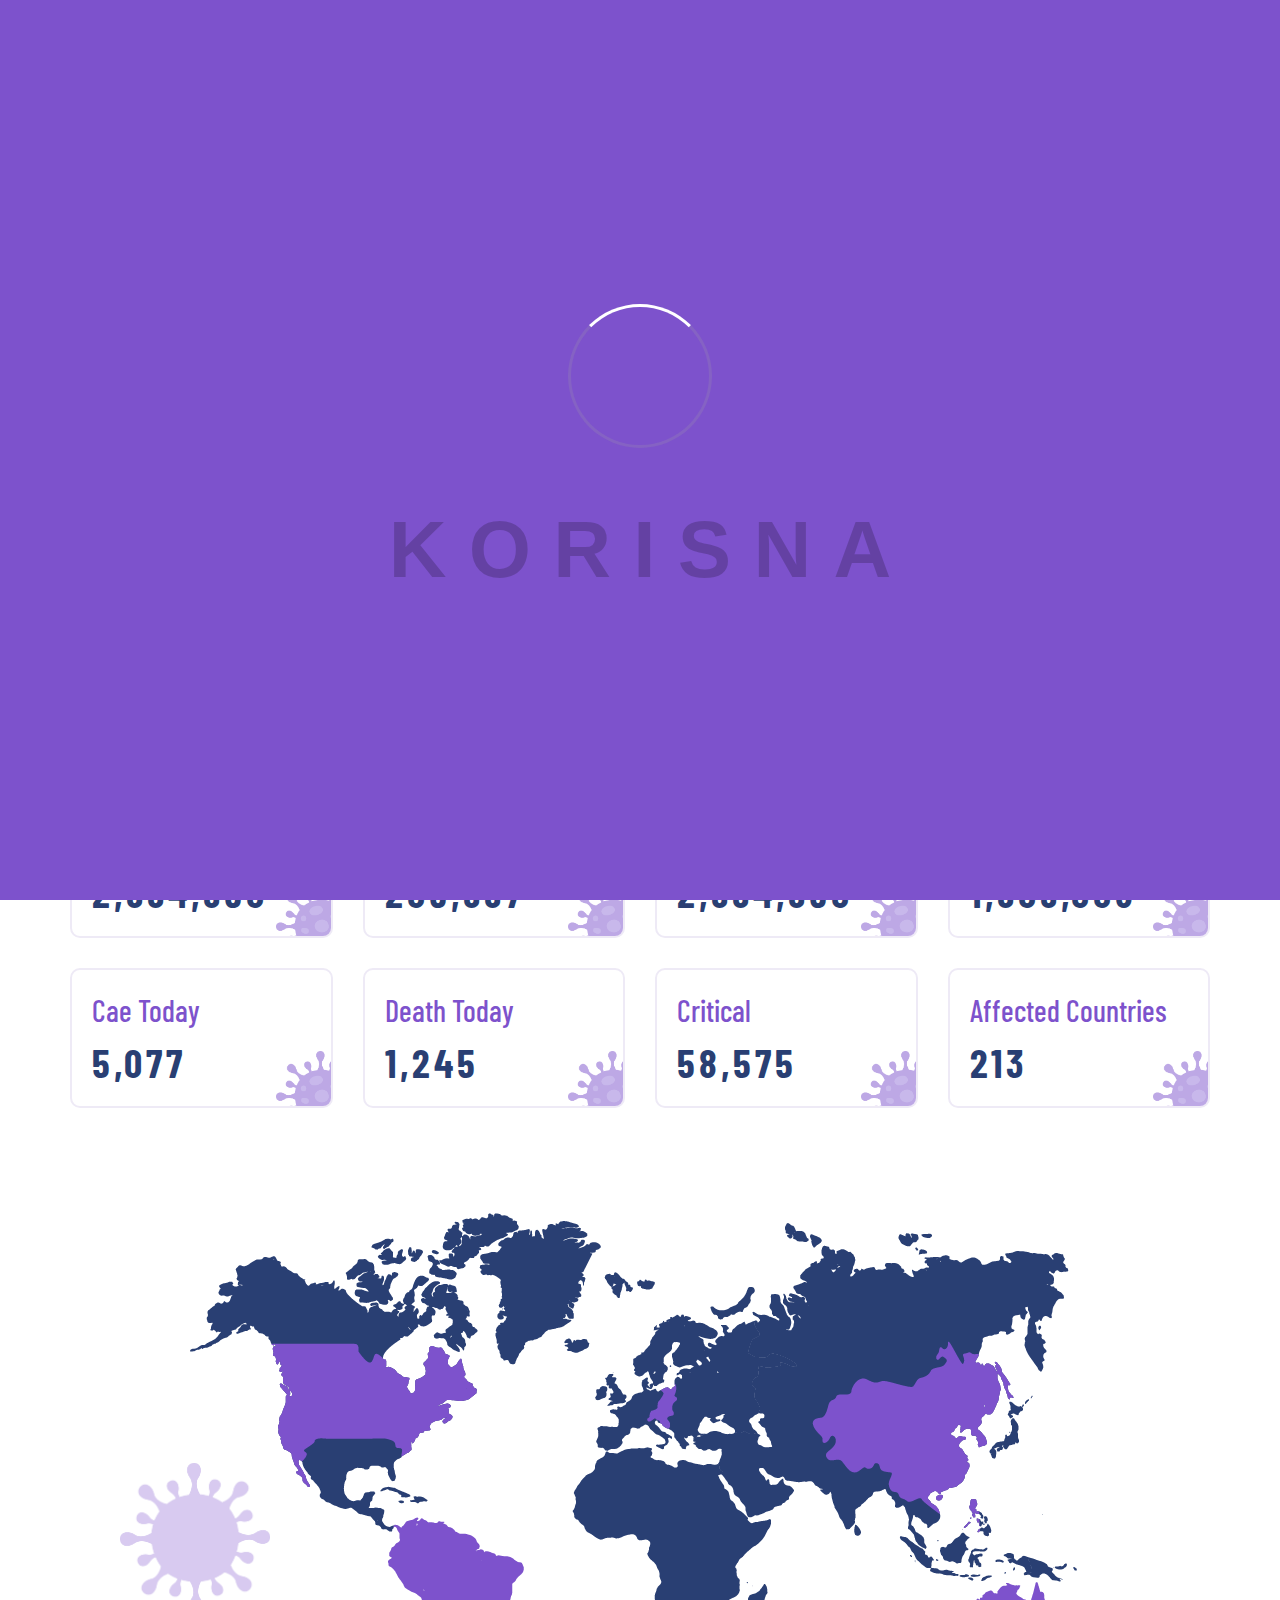
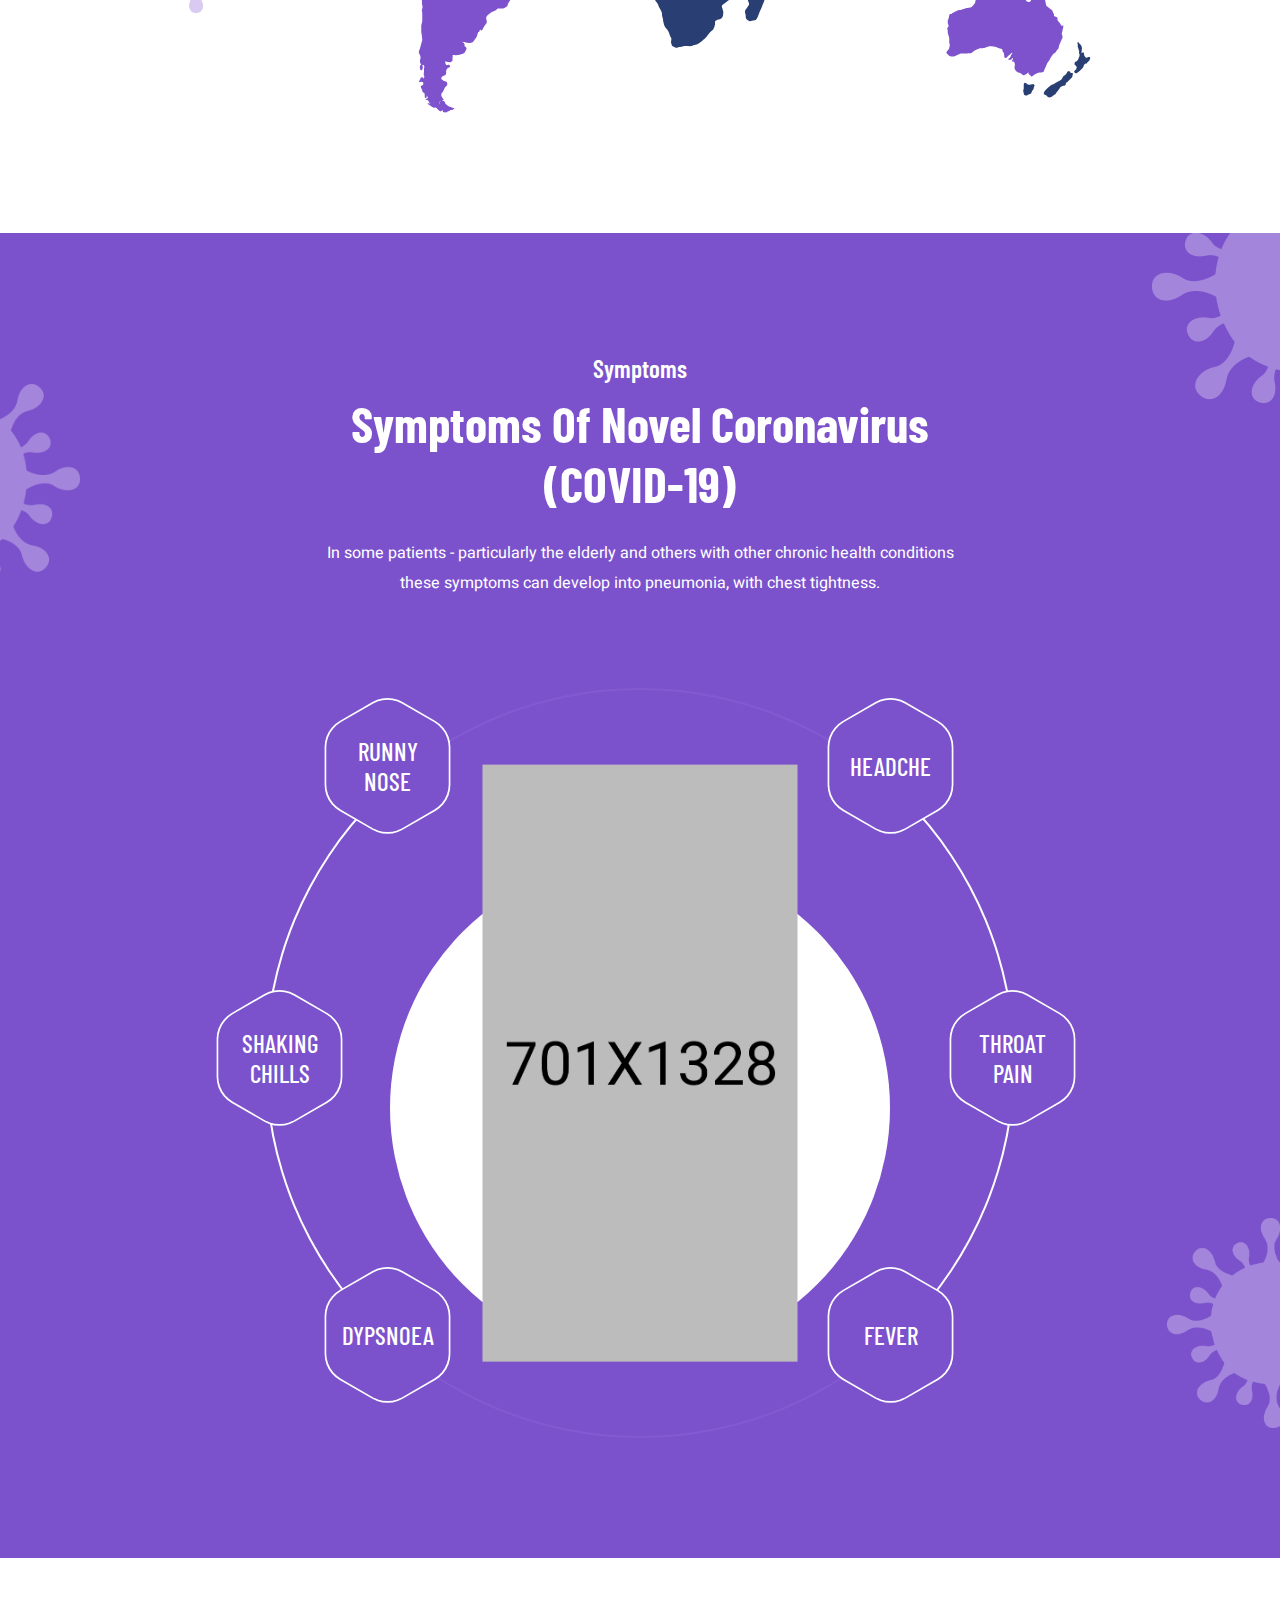
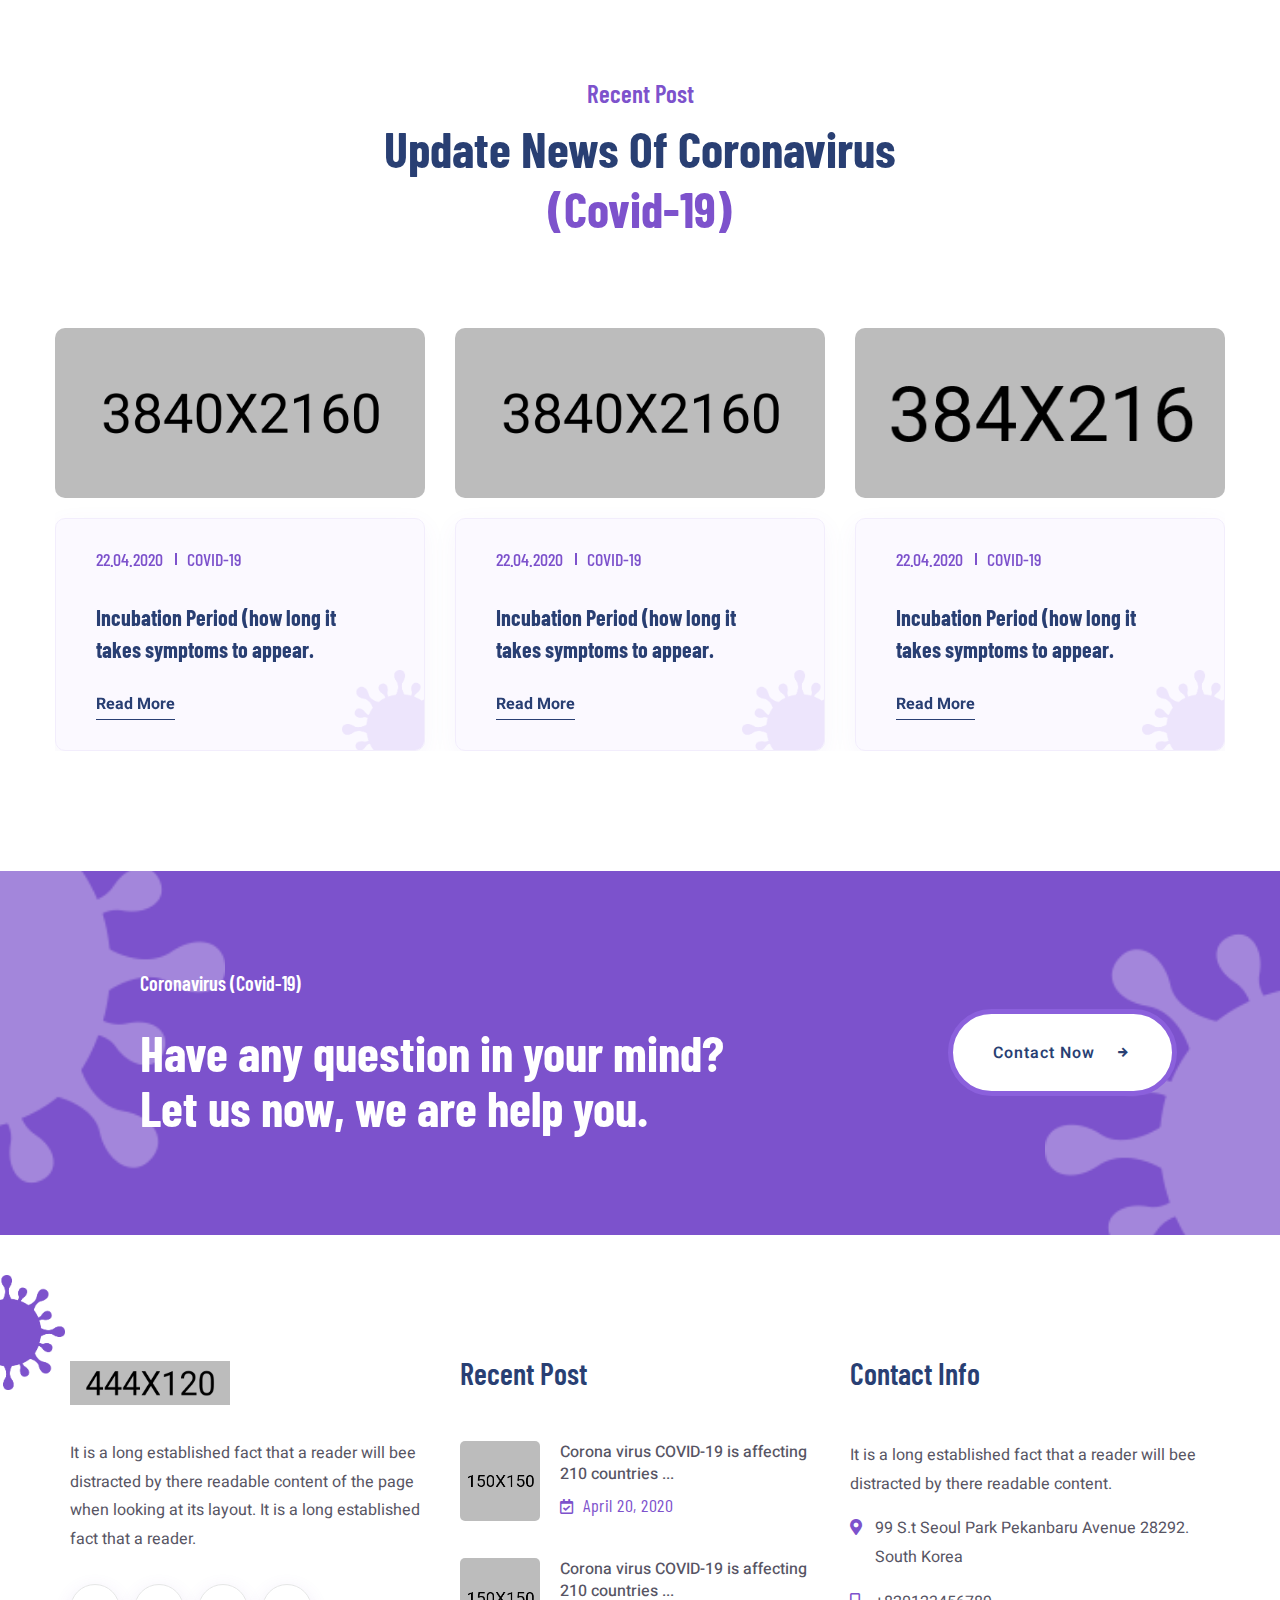
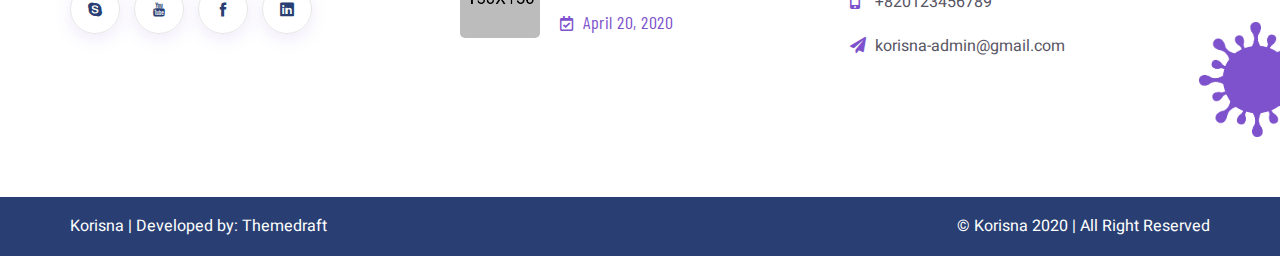
==== korisna-package/HTML/cases.html @ 57025f35 "tt" ====
<!doctype html>
<html class="no-js" lang="en">
<head>
    <meta charset="utf-8">
    <meta http-equiv="x-ua-compatible" content="ie=edge">
    <title>Cases || Korisna</title>
    <meta name="description" content="">
    <meta name="viewport" content="width=device-width, initial-scale=1">

    <link rel="manifest" href="site.webmanifest">

    <!-- Bootstrap CSS -->
    <link rel="stylesheet" href="./assets/css/bootstrap.min.css">

    <!-- Owl-Carousel CSS -->
    <link rel="stylesheet" href="./assets/css/owl.carousel.min.css">

    <!-- Animate CSS -->
    <link rel="stylesheet" href="./assets/css/animate.min.css">

    <!-- Magnific-Popup CSS -->
    <link rel="stylesheet" href="./assets/css/magnific-popup.css">

    <!-- Flaticon CSS -->
    <link rel="stylesheet" href="./assets/css/icofont.min.css">

    <!-- Fontawesome CSS -->
    <link rel="stylesheet" href="./assets/css/fontawesome.min.css">

    <!-- Meanmenu CSS -->
    <link rel="stylesheet" href="./assets/css/meanmenu.css">

    <!-- Theme Main CSS -->
    <link rel="stylesheet" href="style.css">

    <!-- Responsive CSS -->
    <link rel="stylesheet" href="./assets/css/responsive.css">

</head>
<body>
<!--[if lte IE 9]>
<p class="browserupgrade">You are using an <strong>outdated</strong> browser. Please <a href="https://browsehappy.com/">upgrade your browser</a> to improve your experience and security.</p>
<![endif]-->

<!-- Preloader -->
<div id="preloader-body" class="no-scroll-y">
    <div>
        <div id="preloader">
            <div id="ctn-preloader" class="ctn-preloader">
                <div class="animation-preloader">

                    <div class="spinner"></div>

                    <div class="txt-loading">
                        <span data-text-preloader="K" class="letters-loading">K</span>
                        <span data-text-preloader="O" class="letters-loading">O</span>
                        <span data-text-preloader="R" class="letters-loading">R</span>
                        <span data-text-preloader="I" class="letters-loading">I</span>
                        <span data-text-preloader="S" class="letters-loading">S</span>
                        <span data-text-preloader="N" class="letters-loading">N</span>
                        <span data-text-preloader="A" class="letters-loading">A</span>
                    </div>

                </div>

                <!-- Preloader sides - Model 1 -->
                <div class="loader-section section-left"></div>
                <div class="loader-section section-right"></div>

            </div>
        </div>
    </div>
</div>

<!-- Header Area Start -->
<header class="header-area-wrapper">
    <div class="header-area header-sticky">
        <div class="container">
            <div class="row">
                <div class="col-xl-2 col-lg-2 col-md-4">
                    <div class="header-logo">
                        <a href="index.html">
                            <img src="./assets/img/logo.png" alt="">
                        </a>
                    </div>
                </div>
                <div class="col-xl-7 col-lg-7">
                    <div class="main-menu">
                        <nav id="mobile-menu">
                            <ul>
                                <li><a href="index.html">Home</a></li>
                                <li><a href="about.html">About</a></li>
                                <li class="active"><a href="cases.html">Cases</a> </li>
                                <li><a href="prevention.html">Prevention</a>
                                </li>
                                <li><a href="team.html">Pages</a>
                                    <ul>
                                        <li><a href="team.html">Team</a></li>
                                        <li><a href="faq.html">Faq's</a></li>
                                        <li><a href="error-page.html">404 Page</a></li>
                                    </ul>
                                </li>
                                <li><a href="shop.html">Shop</a></li>
                                <li><a href="blog.html">Blog</a></li>
                                <li><a href="contact.html">Contact</a></li>
                            </ul>
                        </nav>
                    </div>
                </div>
                <div class="col-xl-3 col-lg-3 col-md-6 text-right">
                    <div class="header-full-right">
                        <div class="header-search">
                            <a data-toggle="modal" data-target="#search-modal"  href="#" class="header-search-anchor common-hover-1"><i class="icofont-search-2"></i></a>
                        </div>
                        <div class="cta-btn">
                            <a href="contact.html" class="call-button common-hover-1">Contact Us</a>
                        </div>
                    </div>
                </div>
                <div class="col-12">
                    <div class="mobile-menu"></div>
                </div>
            </div>
        </div>
    </div>
</header>
<!-- Header Area End -->

<main>
    <!-- Breadcrumb Area Start -->
    <section class="breadcrumb-wrapper purple-bg">
        <div class="breadcrumb-virus-shape breadcrumb-shape-1">
            <img src="assets/img/mini-white-shape.png" alt="">
        </div>
        <div class="breadcrumb-virus-shape breadcrumb-shape-2">
            <img src="assets/img/mini-white-shape.png" alt="">
        </div>
        <div class="breadcrumb-virus-shape breadcrumb-shape-3">
            <img src="assets/img/mini-white-shape.png" alt="">
        </div>
        <div class="breadcrumb-virus-shape breadcrumb-shape-4">
            <img src="assets/img/mini-white-shape.png" alt="">
        </div>
        <div class="container">
            <div class="row">
                <div class="col-xl-6 col-lg-6 col-md-6 my-auto">
                    <div class="breadcrumb-content">
                        <h2 class="breadcrumb-main-title">Cases</h2>
                        <ul>
                            <li><a href="index.html">Home</a></li>
                            <li>- Cases</li>
                        </ul>
                    </div>
                </div>
                <div class="col-xl-6 col-lg-6 col-md-6 text-right breadcrumb-unvisible">
                    <div class="breadcrumb-image-wrapper">
                        <div class="breadcrumb-image">
                            <img src="assets/img/woman-towel.png" alt="">
                        </div>
                    </div>
                </div>
            </div>
        </div>
    </section>
    <!-- Breadcrumb Area End -->

    <!-- Current Cases Area Start -->
    <div class="current-cases-wrapper section-padding">
        <div class="current-cases-shape current-cases-shape-1">
            <img src="assets/img/purple-virus-shape.png" alt="">
        </div>
        <div class="current-cases-shape current-cases-shape-2">
            <img src="assets/img/purple-virus-shape.png" alt="">
        </div>
        <div class="current-cases-shape current-cases-shape-3">
            <img src="assets/img/purple-virus-shape.png" alt="">
        </div>
        <div class="container">
            <div class="row justify-content-center">
                <div class="col-xl-12 col-lg-12">
                    <div class="section-title text-center semi-blue-section-title">
                        <h5 class="section-single-subtitle">Case Details</h5>
                        <h2 class="section-heading-title">Current Number Of Cases</h2>
                        <span class="bottom-border"></span>
                    </div>
                </div>
            </div>

            <div class="row">
                <div class="col-xl-3 col-lg-4 col-md-6">
                    <div class="single-case-item">
                        <h3 class="cases-title">Cases</h3>
                        <h2 class="cases-number">2,994,960</h2>
                    </div>
                </div>

                <div class="col-xl-3 col-lg-4 col-md-6">
                    <div class="single-case-item">
                        <h3 class="cases-title">Deaths</h3>
                        <h2 class="cases-number">206,997</h2>
                    </div>
                </div>

                <div class="col-xl-3 col-lg-4 col-md-6">
                    <div class="single-case-item">
                        <h3 class="cases-title">Recovered</h3>
                        <h2 class="cases-number">2,994,960</h2>
                    </div>
                </div>

                <div class="col-xl-3 col-lg-4 col-md-6">
                    <div class="single-case-item">
                        <h3 class="cases-title">Active</h3>
                        <h2 class="cases-number">1,909,008</h2>
                    </div>
                </div>

                <div class="col-xl-3 col-lg-4 col-md-6">
                    <div class="single-case-item">
                        <h3 class="cases-title">Cae Today</h3>
                        <h2 class="cases-number">5,077</h2>
                    </div>
                </div>

                <div class="col-xl-3 col-lg-4 col-md-6">
                    <div class="single-case-item">
                        <h3 class="cases-title">Death Today</h3>
                        <h2 class="cases-number">1,245</h2>
                    </div>
                </div>

                <div class="col-xl-3 col-lg-4 col-md-6">
                    <div class="single-case-item">
                        <h3 class="cases-title">Critical</h3>
                        <h2 class="cases-number">58,575</h2>
                    </div>
                </div>

                <div class="col-xl-3 col-lg-4 col-md-6">
                    <div class="single-case-item">
                        <h3 class="cases-title">Affected Countries</h3>
                        <h2 class="cases-number">213</h2>
                    </div>
                </div>
            </div>

            <div class="row">
                <div class="col-lg-12">
                    <div class="map-img">
                        <img src="assets/img/map.png" alt="">
                    </div>
                </div>
            </div>
        </div>
    </div>
    <!-- Current Cases Area End -->

    <!-- Symptoms Area Start -->
    <div class="symptoms-wrapper section-padding purple-bg">
        <div class="symptoms-virus-shape symptoms-virus-shape-1">
            <img src="assets/img/mini-white-shape.png" alt="">
        </div>
        <div class="symptoms-virus-shape symptoms-virus-shape-2">
            <img src="assets/img/mini-white-shape.png" alt="">
        </div>
        <div class="symptoms-virus-shape symptoms-virus-shape-3">
            <img src="assets/img/mini-white-shape.png" alt="">
        </div>
        <div class="container">
            <div class="row justify-content-center">
                <div class="col-xl-12 col-lg-12">
                    <div class="section-title text-center">
                        <h5 class="section-single-subtitle">Symptoms</h5>
                        <h2 class="section-heading-title">Symptoms Of Novel Coronavirus
                            (COVID-19)</h2>
                        <h6 class="section-small-text">In some patients - particularly the elderly and others with other chronic health conditions
                            these symptoms can develop into pneumonia, with chest tightness. </h6>
                    </div>
                </div>
            </div>

            <div class="row symptoms-round-border">
                <div class="col-xl-6 col-lg-6 col-md-6 col-6">
                    <div class="single-symptoms-wrapper">
                        <div class="sympotoms-text-wrapper">
                            <div class="symptoms-text">
                                <h5 class="symptoms-title">Runny
                                    Nose</h5>
                            </div>
                        </div>
                    </div>
                </div>
                <div class="col-xl-6 col-lg-6 col-md-6 col-6">
                    <div class="single-symptoms-wrapper">
                        <div class="sympotoms-text-wrapper top-circle-right">
                            <div class="symptoms-text">
                                <h5 class="symptoms-title">Headche</h5>
                            </div>
                        </div>
                    </div>
                </div>
                <div class="col-xl-6 col-lg-6 col-md-6 col-6">
                    <div class="single-symptoms-wrapper">
                        <div class="sympotoms-text-wrapper middle-circle-left">
                            <div class="symptoms-text">
                                <h5 class="symptoms-title">shaking
                                    chills</h5>
                            </div>
                        </div>
                    </div>
                </div>
                <div class="col-xl-6 col-lg-6 col-md-6 col-6">
                    <div class="single-symptoms-wrapper">
                        <div class="sympotoms-text-wrapper middle-circle-right">
                            <div class="symptoms-text">
                                <h5 class="symptoms-title">throat
                                    pain</h5>
                            </div>
                        </div>
                    </div>
                </div>
                <div class="col-xl-6 col-lg-6 col-md-6 col-6">
                    <div class="single-symptoms-wrapper">
                        <div class="sympotoms-text-wrapper middle-circle-bottom-left">
                            <div class="symptoms-text">
                                <h5 class="symptoms-title">Dypsnoea</h5>
                            </div>
                        </div>
                    </div>
                </div>
                <div class="col-xl-6 col-lg-6 col-md-6 col-6">
                    <div class="single-symptoms-wrapper">
                        <div class="sympotoms-text-wrapper middle-circle-bottom-right">
                            <div class="symptoms-text">
                                <h5 class="symptoms-title">Fever</h5>
                            </div>
                        </div>
                    </div>
                </div>
                <div class="woman-towel">
                    <img src="assets/img/woman-towel.png" alt="">
                </div>
            </div>
        </div>
    </div>
    <!-- Symptoms Area End -->

    <!-- Blog Area Start -->
    <div class="blog-section-wrapper section-padding">
        <div class="container">
            <div class="row">
                <div class="col-xl-12 col-lg-12">
                    <div class="section-title text-center semi-blue-section-title">
                        <h5 class="section-single-subtitle">Recent Post</h5>
                        <h2 class="section-heading-title">Update News Of Coronavirus
                            <span class="section-blue-text">(Covid-19)</span></h2>
                    </div>
                </div>
            </div>
            <div class="row">
                <div class="blog-carousel owl-carousel">
                    <div class="single-blog-wrap">
                        <div class="blog-single-bg" style="background-image: url(./assets/img/about-video-bg.jpg);"></div>
                        <div class="blog-content">
                            <h5 class="blog-date-wrap">
                                <span class="date">22.04.2020 </span>
                                <a href="blog.html" class="blog-tag">COVID-19</a>
                            </h5>
                            <h4 class="blog-title">Incubation Period (how long it
                                takes symptoms to appear.</h4>

                            <a href="blog-details.html" class="blog-read-more">Read More</a>
                            <div class="blog-shape-bottom">
                                <img src="assets/img/grey-virus-shape.png" alt="">
                            </div>
                        </div>
                    </div>
                    <div class="single-blog-wrap">
                        <div class="blog-single-bg" style="background-image: url(./assets/img/blog-1.jpg);"></div>

                        <div class="blog-content">
                            <h5 class="blog-date-wrap">
                                <span class="date">22.04.2020 </span>
                                <a href="blog.html" class="blog-tag">COVID-19</a>
                            </h5>
                            <h4 class="blog-title">Incubation Period (how long it
                                takes symptoms to appear.</h4>

                            <a href="blog-details.html" class="blog-read-more">Read More</a>
                            <div class="blog-shape-bottom">
                                <img src="assets/img/grey-virus-shape.png" alt="">
                            </div>
                        </div>
                    </div>
                    <div class="single-blog-wrap">
                        <div class="blog-single-bg" style="background-image: url(./assets/img/blog-2.jpg);"></div>

                        <div class="blog-content">
                            <h5 class="blog-date-wrap">
                                <span class="date">22.04.2020 </span>
                                <a href="blog.html" class="blog-tag">COVID-19</a>
                            </h5>
                            <h4 class="blog-title">Incubation Period (how long it
                                takes symptoms to appear.</h4>

                            <a href="blog-details.html" class="blog-read-more">Read More</a>
                            <div class="blog-shape-bottom">
                                <img src="assets/img/grey-virus-shape.png" alt="">
                            </div>
                        </div>
                    </div>
                    <div class="single-blog-wrap">
                        <div class="blog-single-bg" style="background-image: url(./assets/img/about-video-bg.jpg);"></div>

                        <div class="blog-content">
                            <h5 class="blog-date-wrap">
                                <span class="date">22.04.2020 </span>
                                <a href="blog.html" class="blog-tag">COVID-19</a>
                            </h5>
                            <h4 class="blog-title">Incubation Period (how long it
                                takes symptoms to appear.</h4>

                            <a href="blog-details.html" class="blog-read-more">Read More</a>
                            <div class="blog-shape-bottom">
                                <img src="assets/img/grey-virus-shape.png" alt="">
                            </div>
                        </div>
                    </div>
                    <div class="single-blog-wrap">
                        <div class="blog-single-bg" style="background-image: url(./assets/img/blog-1.jpg);"></div>

                        <div class="blog-content">
                            <h5 class="blog-date-wrap">
                                <span class="date">22.04.2020 </span>
                                <a href="blog.html" class="blog-tag">COVID-19</a>
                            </h5>
                            <h4 class="blog-title">Incubation Period (how long it
                                takes symptoms to appear.</h4>

                            <a href="blog-details.html" class="blog-read-more">Read More</a>
                            <div class="blog-shape-bottom">
                                <img src="assets/img/grey-virus-shape.png" alt="">
                            </div>
                        </div>
                    </div>
                    <div class="single-blog-wrap">
                        <div class="blog-single-bg" style="background-image: url(./assets/img/blog-2.jpg);"></div>

                        <div class="blog-content">
                            <h5 class="blog-date-wrap">
                                <span class="date">22.04.2020 </span>
                                <a href="blog.html" class="blog-tag">COVID-19</a>
                            </h5>
                            <h4 class="blog-title">Incubation Period (how long it
                                takes symptoms to appear.</h4>

                            <a href="blog-details.html" class="blog-read-more">Read More</a>
                            <div class="blog-shape-bottom">
                                <img src="assets/img/grey-virus-shape.png" alt="">
                            </div>
                        </div>
                    </div>
                </div>
            </div>
        </div>
    </div>
    <!-- Blog Area End -->

    <!-- CTA Area Start -->
    <div class="cta-wrapper section-padding purple-bg">
        <div class="cta-virus-shape cta-virus-shape-1">
            <img src="assets/img/mini-white-shape.png" alt="">
        </div>
        <div class="cta-virus-shape cta-virus-shape-2">
            <img src="assets/img/mini-white-shape.png" alt="">
        </div>
        <div class="container">
            <div class="row d-flex align-items-center">
                <div class="col-xl-9 col-lg-9 col-md-12">
                    <div class="cta-content">
                        <h5 class="cta-mini-title">Coronavirus (Covid-19)</h5>
                        <h2 class="cta-main-text">Have any question in your mind?
                            Let us now, we are help you.</h2>
                    </div>
                </div>
                <div class="col-xl-3 col-lg-3 col-md-12">
                    <div class="cta-main-button">
                        <a href="contact.html" class="cta-button btn">Contact Now <i class="icofont-arrow-right"></i></a>
                    </div>
                </div>
            </div>
        </div>
    </div>
    <!-- CTA Area End -->
</main>

<footer class="footer-area section-padding">
    <div class="footer-virus-shape footer-virus-shape-1">
        <img src="assets/img/purple-virus-shape.png" alt="">
    </div>
    <div class="footer-virus-shape footer-virus-shape-2">
        <img src="assets/img/purple-virus-shape.png" alt="">
    </div>
    <div class="container">
        <div class="row">
            <div class="col-xl-4 col-lg-4 col-md-6">
                <div class="single-footer-wrapper footer-1 page-mar-mobile">
                    <div class="footer-title">
                        <img src="assets/img/logo2.png" alt="">
                    </div>
                    <div class="footer-text">
                        <p>It is a long established fact that a reader will bee distracted by there readable content of the page when looking at its layout. It is a long established fact that a reader.</p>
                    </div>
                    <div class="footer-social-tabs">
                        <ul>
                            <li><a href="#"><i class="icofont-skype"></i></a></li>
                            <li><a href="#"><i class="icofont-youtube"></i></a></li>
                            <li><a href="#"><i class="icofont-facebook"></i>
                            </a></li>
                            <li><a href="#"><i class="icofont-linkedin"></i></a></li>
                        </ul>
                    </div>
                </div>
            </div>
            <div class="col-xl-4 col-lg-4 col-md-6">
                <div class="single-footer-wrapper page-mar-mobile common-footer">
                    <h3 class="footer-title">Recent Post</h3>
                    <div class="footer-bottom-comtent">
                        <div class="single-footer-blog">
                            <img src="./assets/img/blog-1-150x150.jpg" alt="">
                            <a href="blog-details.html" class="blog-info">
                                <h5>Corona virus COVID-19 is affecting 210 countries ...</h5>
                                <span class="date-footer"><i class="far fa-calendar-check"></i> April 20, 2020</span>
                            </a>
                        </div>
                        <div class="single-footer-blog">
                            <img src="./assets/img/blog-2-150x150.jpg" alt="">
                            <a href="blog-details.html" class="blog-info">
                                <h5>Corona virus COVID-19 is affecting 210 countries ...</h5>
                                <span class="date-footer"><i class="far fa-calendar-check"></i> April 20, 2020</span>
                            </a>
                        </div>
                    </div>
                </div>
            </div>
            <div class="col-xl-4 col-lg-4 col-md-6">
                <div class="single-footer-wrapper mar-top">
                    <h3 class="footer-title">Contact Info</h3>

                    <p>It is a long established fact that a reader will bee distracted by there readable content.</p>
                    <ul class="footer-info">
                        <li class="footer-list-address"> <i class="fas fa-map-marker-alt"></i>
                            <div class="footer-addr-dsc">
                                <p>99 S.t Seoul Park Pekanbaru Avenue 28292. South Korea</p>
                            </div>
                        </li>
                        <li class="footer-list-mobile"> <i class="fas fa-mobile-alt"></i> <a
                                href="tel:+820123456789">+820123456789</a></li>
                        <li class="footer-mail"> <i class="fas fa-paper-plane"></i>
                            <p class="footer-mail-addr"><a
                                    href="mailto:korisna-admin@gmail.com">korisna-admin@gmail.com</a></p>
                        </li>
                    </ul>
                </div>
            </div>
        </div>
    </div>
</footer>

<div class="site-copyright-wrapper">
    <div class="container">
        <div class="row">
            <div class="col-xl-6 col-lg-6 col-md-6">
                <div class="copyright-text">
                    <h6>Korisna | Developed by: <a target="_blank" href="http://themedraft.com" class="copyright-anchor">Themedraft</a></h6>
                </div>
            </div>
            <div class="col-xl-6 col-lg-6 col-md-6">
                <div class="site-copyright-text text-right">
                    <h6> &copy; Korisna 2020 | All Right Reserved</h6>
                </div>
            </div>
        </div>
    </div>
</div>

<!-- Modal -->
<div class="modal fade" id="search-modal" tabindex="-1" role="dialog" aria-labelledby="search-modal"
     aria-hidden="true">
    <div class="modal-dialog " role="document">
        <div class="modal-content">
            <div class="modal-body">
                <div class="modal-search">
                    <form action="index.html">
                        <input type="text" name="text" placeholder="Search here...">
                        <button><i class="fas fa-search" aria-hidden="true"></i></button>
                    </form>
                </div>
            </div>
        </div>
    </div>
</div>


<!-- jQuery JS -->
<script src="./assets/js/jquery-1.12.4.min.js"></script>

<!-- Popper JS -->
<script src="./assets/js/popper.min.js"></script>

<!-- Boostrap JS -->
<script src="./assets/js/bootstrap.min.js"></script>

<!-- Owl-Carousel JS -->
<script src="./assets/js/owl.carousel.min.js"></script>

<!-- Meanmenu JS -->
<script src="./assets/js/jquery.meanmenu.js"></script>

<!-- Wow JS -->
<script src="./assets/js/wow.min.js"></script>

<!-- ScrollUp JS -->
<script src="./assets/js/jquery.scrollUp.min.js"></script>

<!-- Magnific-Popup JS -->
<script src="./assets/js/jquery.magnific-popup.min.js"></script>

<!-- Theme-Main JS -->
<script src="./assets/js/main.js"></script>
</body>
</html>
---- korisna-package/HTML/assets/css/meanmenu.css ----
a.meanmenu-reveal {
	display: none;
}
/* when under viewport size, .mean-container is added to body */
.mean-container .mean-bar {
	float: left;
	width: 100%;
	position: absolute;
	background: transparent;
	padding: 20px 0 0;
	z-index: 999;
	border-bottom: 1px solid rgba(0, 0, 0, 0.03);
	height: 55px;
}
.mean-container a.meanmenu-reveal {
	width: 35px;
	height: 30px;
	padding: 12px 15px 0 0;
	position: absolute;
	right: 0;
	cursor: pointer;
	color: #7d52cc;
	text-decoration: none;
	font-size: 16px;
	text-indent: -9999em;
	line-height: 22px;
	font-size: 1px;
	display: block;
	font-weight: 700;
}
.mean-container a.meanmenu-reveal span {
	display: block;
	background: #7d52cc;
	height: 4px;
	margin-top: 3px;
	border-radius: 3px;
}
.mean-container .mean-nav {
	float: left;
	width: 100%;
	background: #ffffff;
	margin-top: 55px;
}
.mean-container .mean-nav ul {
	padding: 0;
	margin: 0;
	width: 100%;
	border: none;
	list-style-type: none;
}
.mean-container .mean-nav ul li {
	position: relative;
	float: left;
	width: 100%;
}
.mean-container .mean-nav ul li a {
	display: block;
	float: left;
	width: 90%;
	padding: 1em 5%;
	margin: 0;
	text-align: left;
	color: #677294;
	border-top: 1px solid #DBEEFD;
	text-decoration: none;
}
.mean-container .mean-nav ul li.active a {
	color: #7d52cc;
}
.mean-container .mean-nav ul li li a {
	width: 80%;
	padding: 1em 10%;
	color: #677294;
	border-top: 1px solid #DBEEFD;
	opacity: 1;
	filter: alpha(opacity=75);
	text-shadow: none !important;
	visibility: visible;
	text-transform: none;
	font-size: 14px;
}
.mean-container .mean-nav ul li.mean-last a {
	border-bottom: none;
	margin-bottom: 0;
}
.mean-container .mean-nav ul li li li a {
	width: 70%;
	padding: 1em 15%;
}
.mean-container .mean-nav ul li li li li a {
	width: 60%;
	padding: 1em 20%;
}
.mean-container .mean-nav ul li li li li li a {
	width: 50%;
	padding: 1em 25%;
}
.mean-container .mean-nav ul li a:hover {
	background: #252525;
	background: rgba(255,255,255,0.1);
}
.mean-container .mean-nav ul li a.mean-expand {
	color: #7d52cc;
	margin-top: 3px;
	width: 100%;
	height: 24px;
	padding: 12px !important;
	text-align: right ;
	position: absolute;
	right: 0;
	top: 0;
	z-index: 2;
	font-weight: 700;
	background: transparent;
	border: none !important;
}
.mean-container .mean-push {
	float: left;
	width: 100%;
	padding: 0;
	margin: 0;
	clear: both;
}
.mean-nav .wrapper {
	width: 100%;
	padding: 0;
	margin: 0;
}
/* Fix for box sizing on Foundation Framework etc. */
.mean-container .mean-bar, .mean-container .mean-bar * {
	-webkit-box-sizing: content-box;
	-moz-box-sizing: content-box;
	box-sizing: content-box;
}
.mean-remove {
	display: none !important;
}
.mobile-nav {
    display: none;
}
.mobile-nav.mean-container .mean-nav ul li a.active {
    color: #FF2D55;
}
.main-nav {
    background: #000;
    position: absolute;
    top: 0;
    left: 0;
    padding-top: 15px;
    padding-bottom: 15px;
    width: 100%;
    z-index: 999;
    height: auto;
}
.mean-nav .dropdown-toggle::after {
	display: none;
}
.navbar-light .navbar-brand, .navbar-light .navbar-brand:hover {
    color: #fff;
    font-weight: bold;
    text-transform: uppercase;
}
.main-nav nav ul {
    padding: 0;
    margin: 0;
    list-style-type: none;
}
.main-nav nav .navbar-nav .nav-item {
    position: relative;
    padding: 15px 0;
}
.main-nav nav .navbar-nav .nav-item a {
    font-weight: 500;
    font-size: 16px;
    text-transform: uppercase;
    color: #ffffff;
    padding-left: 0;
    padding-right: 0;
    padding-top: 0;
    padding-bottom: 0;
    margin-left: 15px;
    margin-right: 15px;
}
.main-nav nav .navbar-nav .nav-item a:hover, 
.main-nav nav .navbar-nav .nav-item a:focus, 
.main-nav nav .navbar-nav .nav-item a.active {
    color: #FF2D55;
}
.main-nav nav .navbar-nav .nav-item:hover a {
    color: #FF2D55;
}
.main-nav nav .navbar-nav .nav-item .dropdown-menu {
    -webkit-box-shadow: 0 0 30px 0 rgba(0, 0, 0, 0.05);
            box-shadow: 0 0 30px 0 rgba(0, 0, 0, 0.05);
    background: #0d1028;
    position: absolute;
    top: 80px;
    left: 0;
    width: 250px;
    z-index: 99;
    display: block;
    padding-top: 20px;
    padding-left: 5px;
    padding-right: 5px;
    padding-bottom: 20px;
    opacity: 0;
    visibility: hidden;
    -webkit-transition: all 0.3s ease-in-out;
    transition: all 0.3s ease-in-out;
}
.main-nav nav .navbar-nav .nav-item .dropdown-menu li {
    position: relative;
    padding: 0;
}
.main-nav nav .navbar-nav .nav-item .dropdown-menu li a {
    font-size: 15px;
    font-weight: 500;
    text-transform: capitalize;
    padding: 9px 15px;
    margin: 0;
    display: block;
    color: #ffffff;
}
.main-nav nav .navbar-nav .nav-item .dropdown-menu li a:hover, 
.main-nav nav .navbar-nav .nav-item .dropdown-menu li a:focus, 
.main-nav nav .navbar-nav .nav-item .dropdown-menu li a.active {
    color: #FF2D55;
}
.main-nav nav .navbar-nav .nav-item .dropdown-menu li .dropdown-menu {
    position: absolute;
    left: -100%;
    top: 0;
    opacity: 0 !important;
    visibility: hidden !important;
}
.main-nav nav .navbar-nav .nav-item .dropdown-menu li:hover .dropdown-menu {
    opacity: 1 !important;
    visibility: visible !important;
    top: -20px !important;
}
.main-nav nav .navbar-nav .nav-item .dropdown-menu li .dropdown-menu li .dropdown-menu {
    position: absolute;
    left: -100%;
    top: 0;
    opacity: 0 !important;
    visibility: hidden !important;
}
.main-nav nav .navbar-nav .nav-item .dropdown-menu li:hover .dropdown-menu li:hover .dropdown-menu {
    opacity: 1 !important;
    visibility: visible !important;
    top: -20px !important;
}
.main-nav nav .navbar-nav .nav-item .dropdown-menu li .dropdown-menu li a {
    color: #ffffff;
    text-transform: capitalize;
}
.main-nav nav .navbar-nav .nav-item .dropdown-menu li .dropdown-menu li a:hover, 
.main-nav nav .navbar-nav .nav-item .dropdown-menu li .dropdown-menu li a:focus, 
.main-nav nav .navbar-nav .nav-item .dropdown-menu li .dropdown-menu li a.active {
    color: #FF2D55;
}
.main-nav nav .navbar-nav .nav-item .dropdown-menu li:hover a {
    color: #FF2D55;
}
.main-nav nav .navbar-nav .nav-item:hover ul {
    opacity: 1;
    visibility: visible;
    top: 100%;
}
.main-nav nav .navbar-nav .nav-item:last-child .dropdown-menu {
    left: auto;
    right: 0;
}
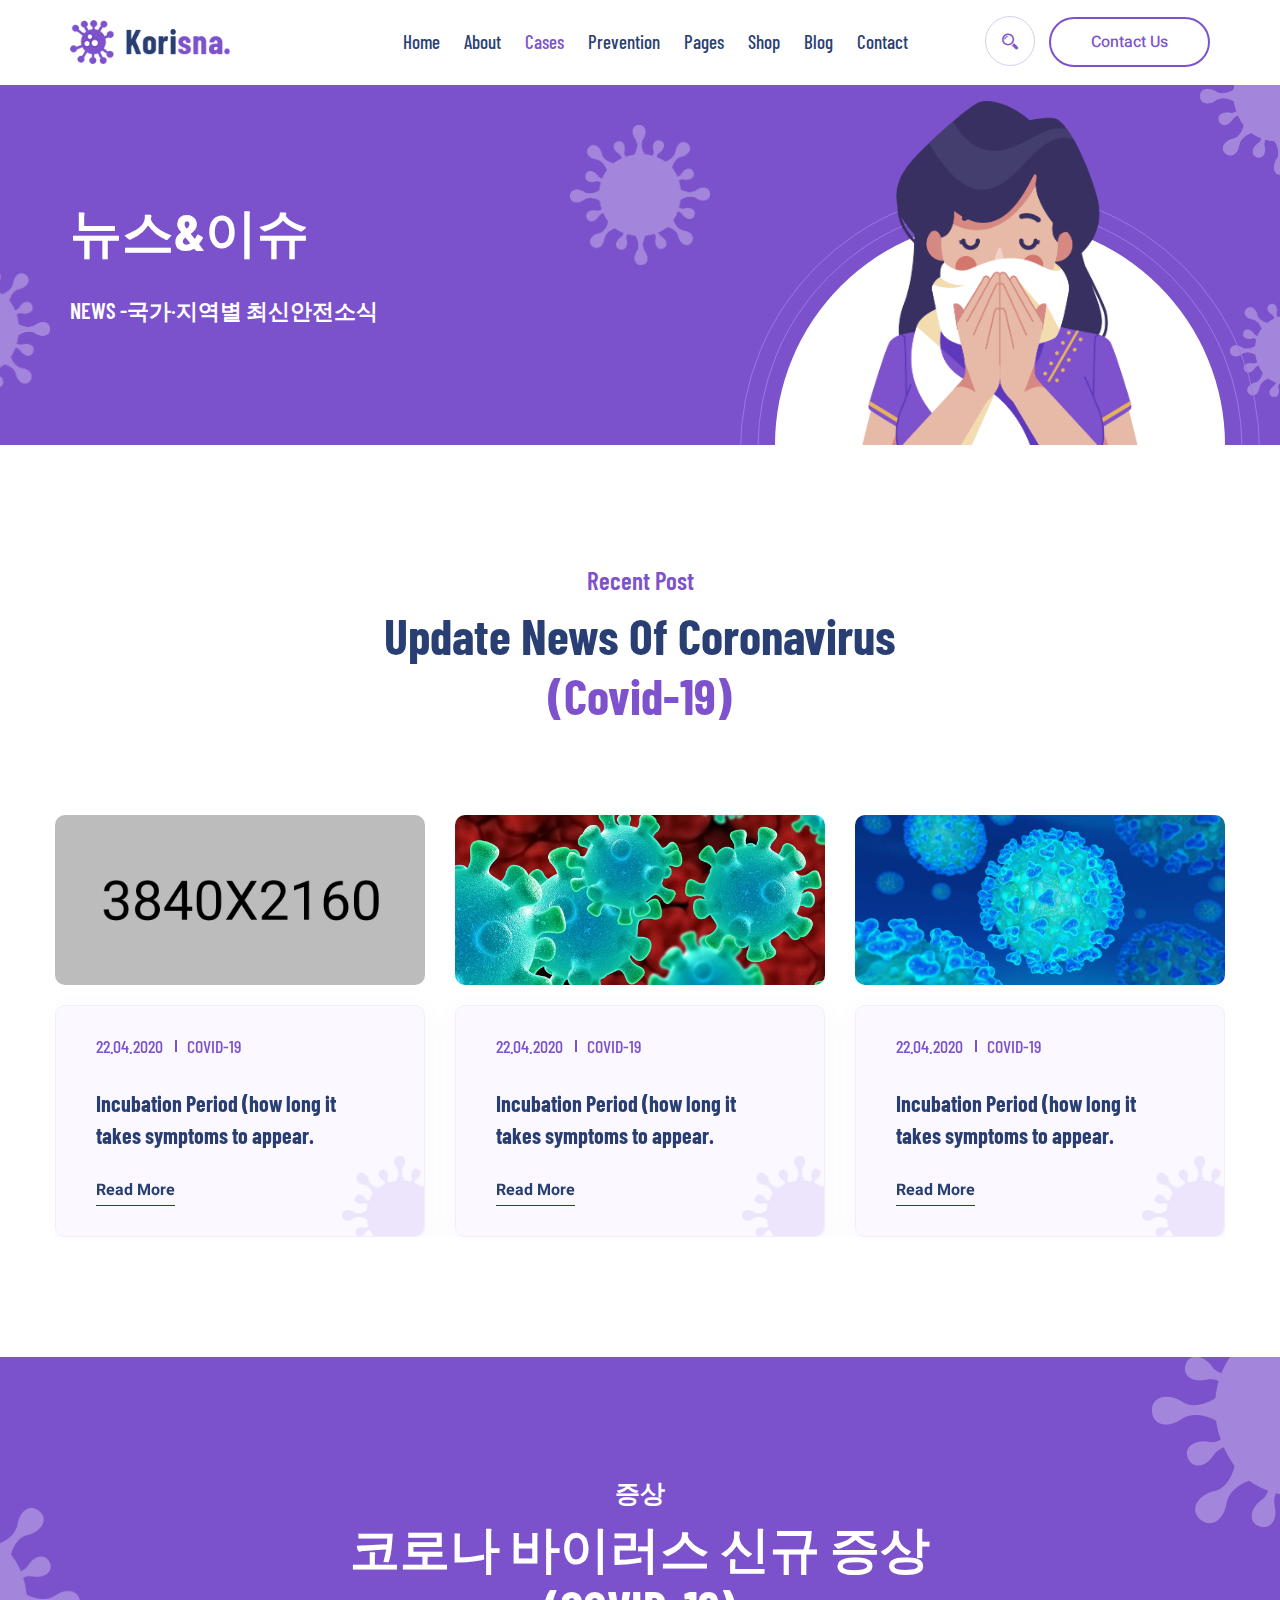
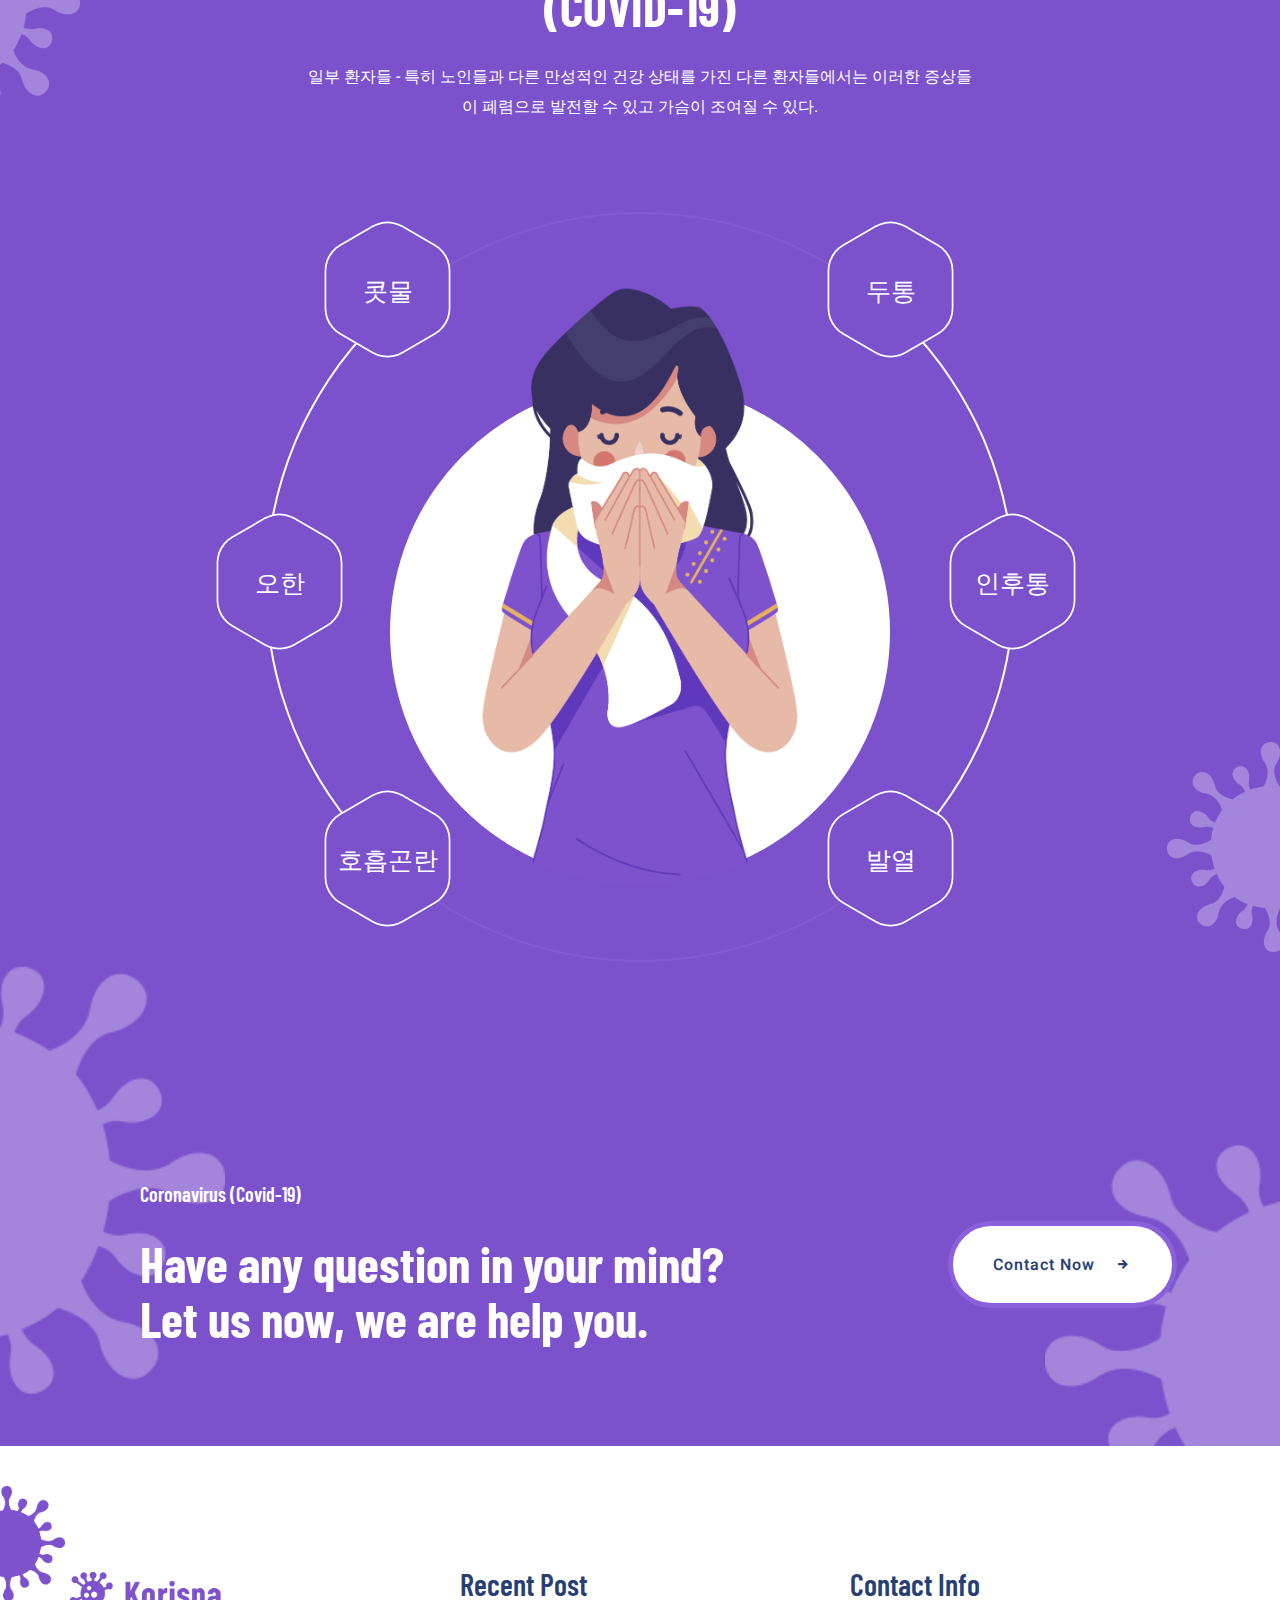
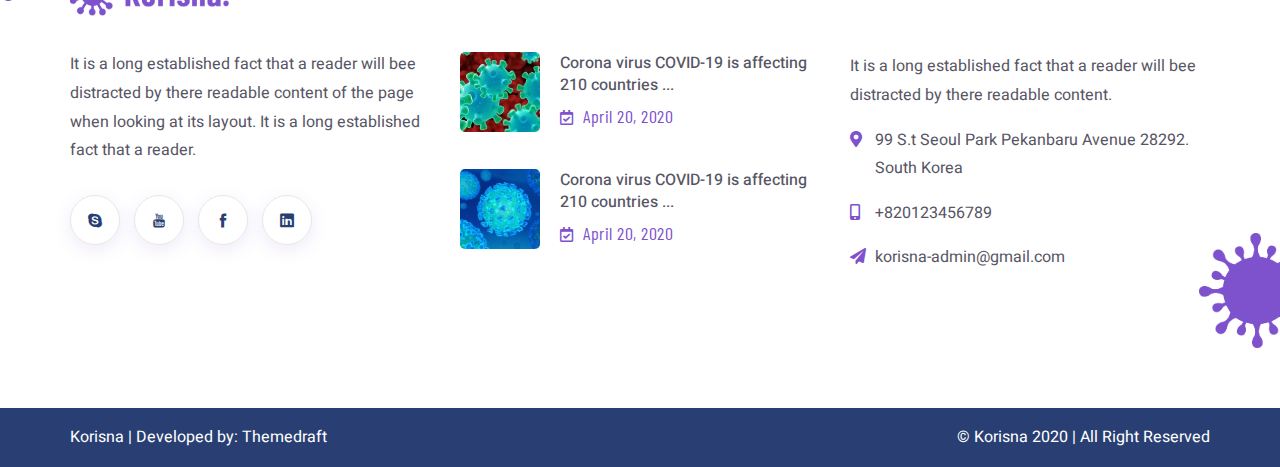
==== commit 3483ed76: "이미지추가" ====
--- a/korisna-package/HTML/cases.html
+++ b/korisna-package/HTML/cases.html
@@ -145,10 +145,10 @@
             <div class="row">
                 <div class="col-xl-6 col-lg-6 col-md-6 my-auto">
                     <div class="breadcrumb-content">
-                        <h2 class="breadcrumb-main-title">Cases</h2>
+                        <h2 class="breadcrumb-main-title">뉴스&이슈</h2>
                         <ul>
-                            <li><a href="index.html">Home</a></li>
-                            <li>- Cases</li>
+                            <li><a href="index.html">NEWS</a></li>
+                            <li>-국가·지역별 최신안전소식</li>
                         </ul>
                     </div>
                 </div>
@@ -164,189 +164,8 @@
     </section>
     <!-- Breadcrumb Area End -->
 
-    <!-- Current Cases Area Start -->
-    <div class="current-cases-wrapper section-padding">
-        <div class="current-cases-shape current-cases-shape-1">
-            <img src="assets/img/purple-virus-shape.png" alt="">
-        </div>
-        <div class="current-cases-shape current-cases-shape-2">
-            <img src="assets/img/purple-virus-shape.png" alt="">
-        </div>
-        <div class="current-cases-shape current-cases-shape-3">
-            <img src="assets/img/purple-virus-shape.png" alt="">
-        </div>
-        <div class="container">
-            <div class="row justify-content-center">
-                <div class="col-xl-12 col-lg-12">
-                    <div class="section-title text-center semi-blue-section-title">
-                        <h5 class="section-single-subtitle">Case Details</h5>
-                        <h2 class="section-heading-title">Current Number Of Cases</h2>
-                        <span class="bottom-border"></span>
-                    </div>
-                </div>
-            </div>
-
-            <div class="row">
-                <div class="col-xl-3 col-lg-4 col-md-6">
-                    <div class="single-case-item">
-                        <h3 class="cases-title">Cases</h3>
-                        <h2 class="cases-number">2,994,960</h2>
-                    </div>
-                </div>
-
-                <div class="col-xl-3 col-lg-4 col-md-6">
-                    <div class="single-case-item">
-                        <h3 class="cases-title">Deaths</h3>
-                        <h2 class="cases-number">206,997</h2>
-                    </div>
-                </div>
-
-                <div class="col-xl-3 col-lg-4 col-md-6">
-                    <div class="single-case-item">
-                        <h3 class="cases-title">Recovered</h3>
-                        <h2 class="cases-number">2,994,960</h2>
-                    </div>
-                </div>
-
-                <div class="col-xl-3 col-lg-4 col-md-6">
-                    <div class="single-case-item">
-                        <h3 class="cases-title">Active</h3>
-                        <h2 class="cases-number">1,909,008</h2>
-                    </div>
-                </div>
-
-                <div class="col-xl-3 col-lg-4 col-md-6">
-                    <div class="single-case-item">
-                        <h3 class="cases-title">Cae Today</h3>
-                        <h2 class="cases-number">5,077</h2>
-                    </div>
-                </div>
-
-                <div class="col-xl-3 col-lg-4 col-md-6">
-                    <div class="single-case-item">
-                        <h3 class="cases-title">Death Today</h3>
-                        <h2 class="cases-number">1,245</h2>
-                    </div>
-                </div>
-
-                <div class="col-xl-3 col-lg-4 col-md-6">
-                    <div class="single-case-item">
-                        <h3 class="cases-title">Critical</h3>
-                        <h2 class="cases-number">58,575</h2>
-                    </div>
-                </div>
-
-                <div class="col-xl-3 col-lg-4 col-md-6">
-                    <div class="single-case-item">
-                        <h3 class="cases-title">Affected Countries</h3>
-                        <h2 class="cases-number">213</h2>
-                    </div>
-                </div>
-            </div>
-
-            <div class="row">
-                <div class="col-lg-12">
-                    <div class="map-img">
-                        <img src="assets/img/map.png" alt="">
-                    </div>
-                </div>
-            </div>
-        </div>
-    </div>
-    <!-- Current Cases Area End -->
-
-    <!-- Symptoms Area Start -->
-    <div class="symptoms-wrapper section-padding purple-bg">
-        <div class="symptoms-virus-shape symptoms-virus-shape-1">
-            <img src="assets/img/mini-white-shape.png" alt="">
-        </div>
-        <div class="symptoms-virus-shape symptoms-virus-shape-2">
-            <img src="assets/img/mini-white-shape.png" alt="">
-        </div>
-        <div class="symptoms-virus-shape symptoms-virus-shape-3">
-            <img src="assets/img/mini-white-shape.png" alt="">
-        </div>
-        <div class="container">
-            <div class="row justify-content-center">
-                <div class="col-xl-12 col-lg-12">
-                    <div class="section-title text-center">
-                        <h5 class="section-single-subtitle">Symptoms</h5>
-                        <h2 class="section-heading-title">Symptoms Of Novel Coronavirus
-                            (COVID-19)</h2>
-                        <h6 class="section-small-text">In some patients - particularly the elderly and others with other chronic health conditions
-                            these symptoms can develop into pneumonia, with chest tightness. </h6>
-                    </div>
-                </div>
-            </div>
-
-            <div class="row symptoms-round-border">
-                <div class="col-xl-6 col-lg-6 col-md-6 col-6">
-                    <div class="single-symptoms-wrapper">
-                        <div class="sympotoms-text-wrapper">
-                            <div class="symptoms-text">
-                                <h5 class="symptoms-title">Runny
-                                    Nose</h5>
-                            </div>
-                        </div>
-                    </div>
-                </div>
-                <div class="col-xl-6 col-lg-6 col-md-6 col-6">
-                    <div class="single-symptoms-wrapper">
-                        <div class="sympotoms-text-wrapper top-circle-right">
-                            <div class="symptoms-text">
-                                <h5 class="symptoms-title">Headche</h5>
-                            </div>
-                        </div>
-                    </div>
-                </div>
-                <div class="col-xl-6 col-lg-6 col-md-6 col-6">
-                    <div class="single-symptoms-wrapper">
-                        <div class="sympotoms-text-wrapper middle-circle-left">
-                            <div class="symptoms-text">
-                                <h5 class="symptoms-title">shaking
-                                    chills</h5>
-                            </div>
-                        </div>
-                    </div>
-                </div>
-                <div class="col-xl-6 col-lg-6 col-md-6 col-6">
-                    <div class="single-symptoms-wrapper">
-                        <div class="sympotoms-text-wrapper middle-circle-right">
-                            <div class="symptoms-text">
-                                <h5 class="symptoms-title">throat
-                                    pain</h5>
-                            </div>
-                        </div>
-                    </div>
-                </div>
-                <div class="col-xl-6 col-lg-6 col-md-6 col-6">
-                    <div class="single-symptoms-wrapper">
-                        <div class="sympotoms-text-wrapper middle-circle-bottom-left">
-                            <div class="symptoms-text">
-                                <h5 class="symptoms-title">Dypsnoea</h5>
-                            </div>
-                        </div>
-                    </div>
-                </div>
-                <div class="col-xl-6 col-lg-6 col-md-6 col-6">
-                    <div class="single-symptoms-wrapper">
-                        <div class="sympotoms-text-wrapper middle-circle-bottom-right">
-                            <div class="symptoms-text">
-                                <h5 class="symptoms-title">Fever</h5>
-                            </div>
-                        </div>
-                    </div>
-                </div>
-                <div class="woman-towel">
-                    <img src="assets/img/woman-towel.png" alt="">
-                </div>
-            </div>
-        </div>
-    </div>
-    <!-- Symptoms Area End -->
-
-    <!-- Blog Area Start -->
-    <div class="blog-section-wrapper section-padding">
+      <!-- Blog Area Start -->
+      <div class="blog-section-wrapper section-padding">
         <div class="container">
             <div class="row">
                 <div class="col-xl-12 col-lg-12">
@@ -466,6 +285,94 @@
     </div>
     <!-- Blog Area End -->
 
+    <!-- Symptoms Area Start -->
+    <div class="symptoms-wrapper section-padding purple-bg">
+        <div class="symptoms-virus-shape symptoms-virus-shape-1">
+            <img src="assets/img/mini-white-shape.png" alt="">
+        </div>
+        <div class="symptoms-virus-shape symptoms-virus-shape-2">
+            <img src="assets/img/mini-white-shape.png" alt="">
+        </div>
+        <div class="symptoms-virus-shape symptoms-virus-shape-3">
+            <img src="assets/img/mini-white-shape.png" alt="">
+        </div>
+        <div class="container">
+            <div class="row justify-content-center">
+                <div class="col-xl-12 col-lg-12">
+                    <div class="section-title text-center">
+                        <h5 class="section-single-subtitle">증상</h5>
+                        <h2 class="section-heading-title">코로나 바이러스 신규 증상
+                            (COVID-19)</h2>
+                        <h6 class="section-small-text">일부 환자들 - 특히 노인들과 다른 만성적인 건강 상태를 가진 다른 환자들에서는 이러한 증상들이 폐렴으로 발전할 수 있고 가슴이 조여질 수 있다. </h6>
+                    </div>
+                </div>
+            </div>
+
+            <div class="row symptoms-round-border">
+                <div class="col-xl-6 col-lg-6 col-md-6 col-6">
+                    <div class="single-symptoms-wrapper">
+                        <div class="sympotoms-text-wrapper">
+                            <div class="symptoms-text">
+                                <h5 class="symptoms-title">콧물</h5>
+                            </div>
+                        </div>
+                    </div>
+                </div>
+                <div class="col-xl-6 col-lg-6 col-md-6 col-6">
+                    <div class="single-symptoms-wrapper">
+                        <div class="sympotoms-text-wrapper top-circle-right">
+                            <div class="symptoms-text">
+                                <h5 class="symptoms-title">두통</h5>
+                            </div>
+                        </div>
+                    </div>
+                </div>
+                <div class="col-xl-6 col-lg-6 col-md-6 col-6">
+                    <div class="single-symptoms-wrapper">
+                        <div class="sympotoms-text-wrapper middle-circle-left">
+                            <div class="symptoms-text">
+                                <h5 class="symptoms-title">오한</h5>
+                            </div>
+                        </div>
+                    </div>
+                </div>
+                <div class="col-xl-6 col-lg-6 col-md-6 col-6">
+                    <div class="single-symptoms-wrapper">
+                        <div class="sympotoms-text-wrapper middle-circle-right">
+                            <div class="symptoms-text">
+                                <h5 class="symptoms-title">인후통</h5>
+                            </div>
+                        </div>
+                    </div>
+                </div>
+                <div class="col-xl-6 col-lg-6 col-md-6 col-6">
+                    <div class="single-symptoms-wrapper">
+                        <div class="sympotoms-text-wrapper middle-circle-bottom-left">
+                            <div class="symptoms-text">
+                                <h5 class="symptoms-title">호흡곤란</h5>
+                            </div>
+                        </div>
+                    </div>
+                </div>
+                <div class="col-xl-6 col-lg-6 col-md-6 col-6">
+                    <div class="single-symptoms-wrapper">
+                        <div class="sympotoms-text-wrapper middle-circle-bottom-right">
+                            <div class="symptoms-text">
+                                <h5 class="symptoms-title">발열</h5>
+                            </div>
+                        </div>
+                    </div>
+                </div>
+                <div class="woman-towel">
+                    <img src="assets/img/woman-towel.png" alt="타올여자">
+                </div>
+            </div>
+        </div>
+    </div>
+    <!-- Symptoms Area End -->
+
+  
+
     <!-- CTA Area Start -->
     <div class="cta-wrapper section-padding purple-bg">
         <div class="cta-virus-shape cta-virus-shape-1">
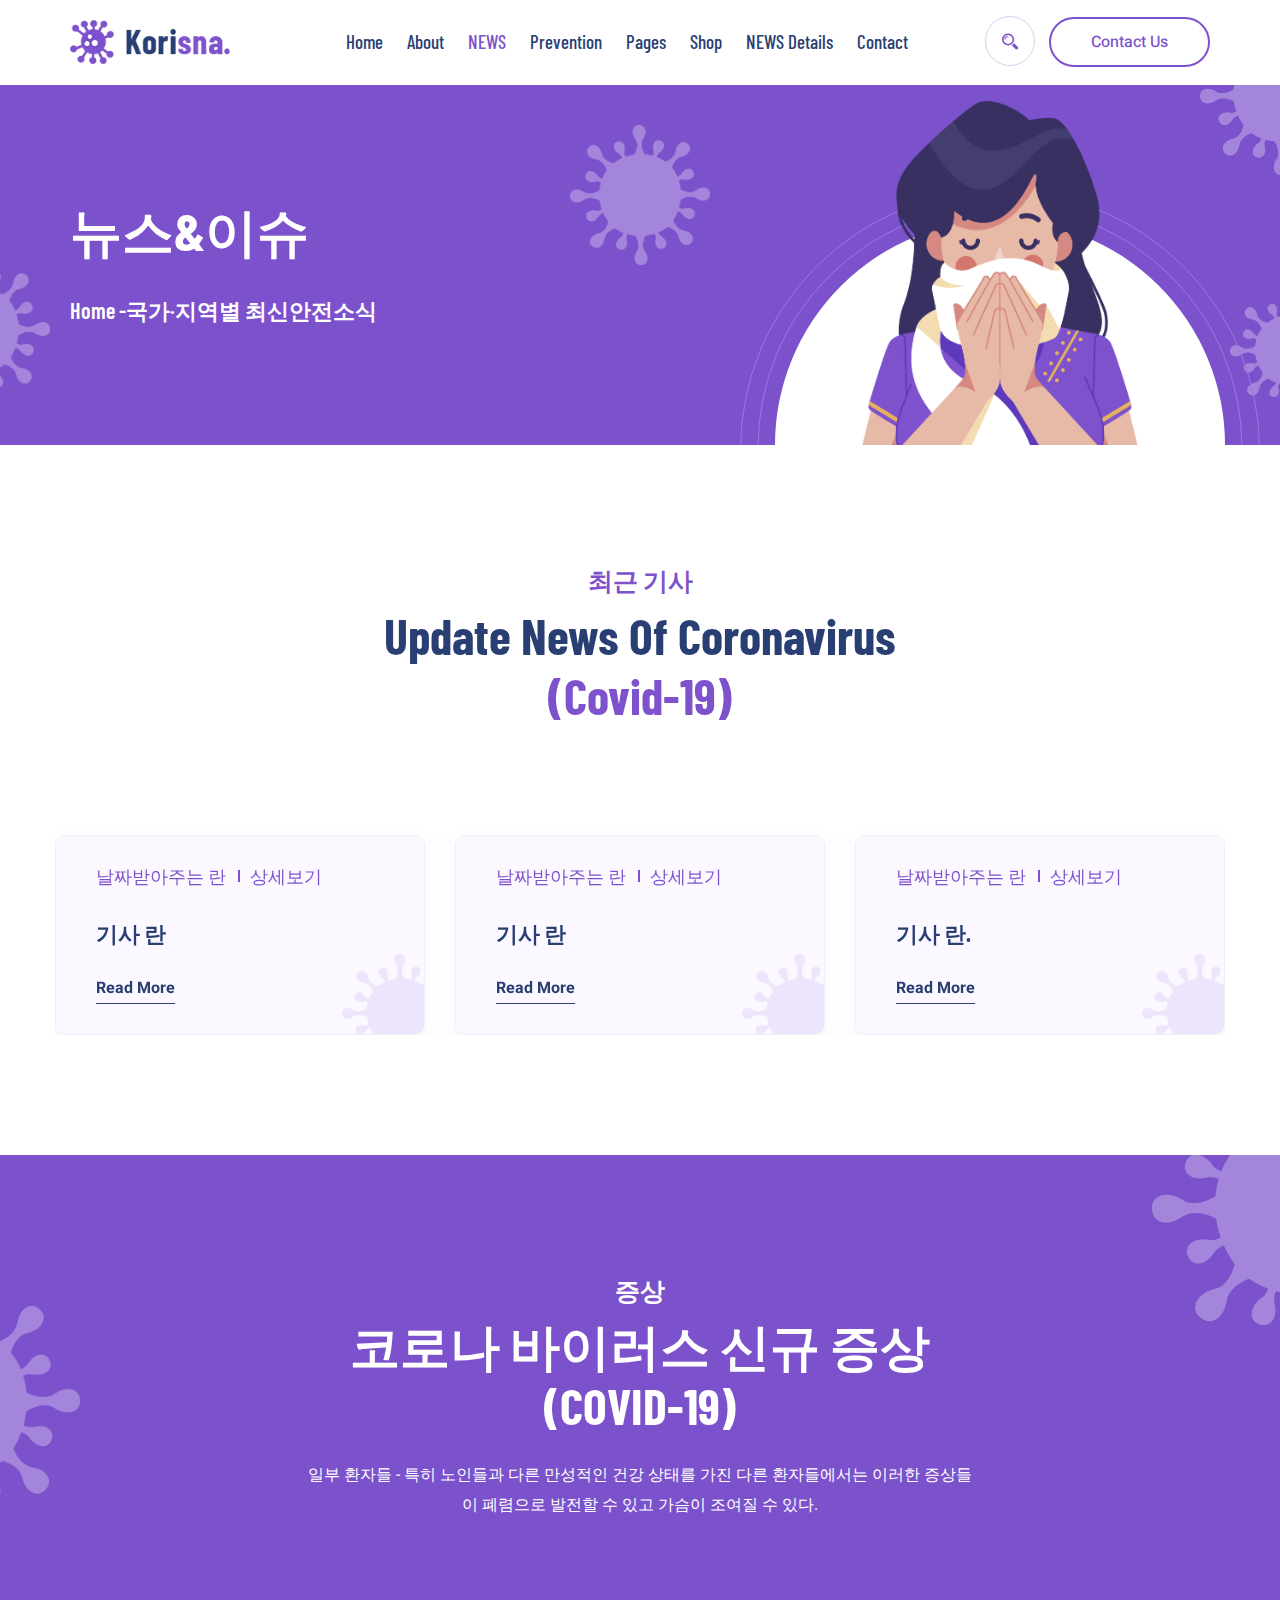
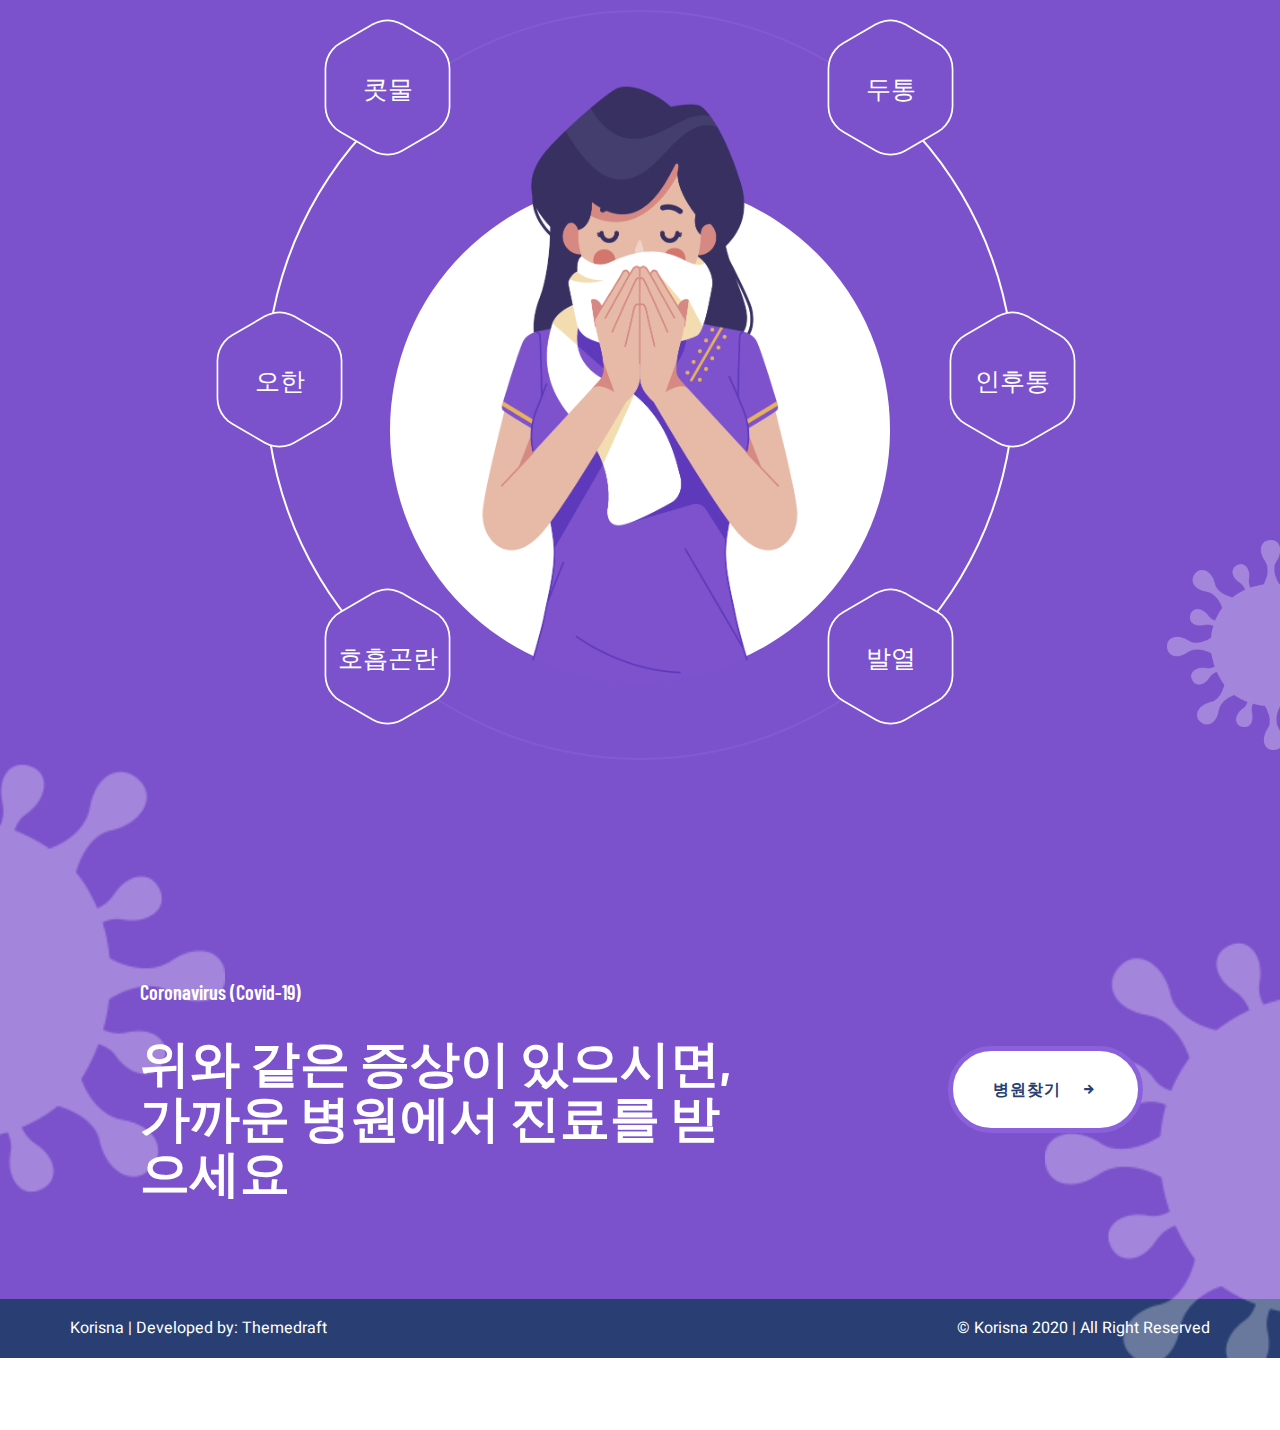
==== commit c932449c: "중간 커밋" ====
--- a/korisna-package/HTML/cases.html
+++ b/korisna-package/HTML/cases.html
@@ -90,7 +90,7 @@
                             <ul>
                                 <li><a href="index.html">Home</a></li>
                                 <li><a href="about.html">About</a></li>
-                                <li class="active"><a href="cases.html">Cases</a> </li>
+                                <li class="active"><a href="cases.html">NEWS</a> </li>
                                 <li><a href="prevention.html">Prevention</a>
                                 </li>
                                 <li><a href="team.html">Pages</a>
@@ -101,7 +101,7 @@
                                     </ul>
                                 </li>
                                 <li><a href="shop.html">Shop</a></li>
-                                <li><a href="blog.html">Blog</a></li>
+                                <li><a href="blog.html">NEWS Details</a></li>
                                 <li><a href="contact.html">Contact</a></li>
                             </ul>
                         </nav>
@@ -147,7 +147,7 @@
                     <div class="breadcrumb-content">
                         <h2 class="breadcrumb-main-title">뉴스&이슈</h2>
                         <ul>
-                            <li><a href="index.html">NEWS</a></li>
+                            <li><a href="index.html">Home</a></li>
                             <li>-국가·지역별 최신안전소식</li>
                         </ul>
                     </div>
@@ -170,7 +170,7 @@
             <div class="row">
                 <div class="col-xl-12 col-lg-12">
                     <div class="section-title text-center semi-blue-section-title">
-                        <h5 class="section-single-subtitle">Recent Post</h5>
+                        <h5 class="section-single-subtitle">최근 기사</h5>
                         <h2 class="section-heading-title">Update News Of Coronavirus
                             <span class="section-blue-text">(Covid-19)</span></h2>
                     </div>
@@ -179,99 +179,82 @@
             <div class="row">
                 <div class="blog-carousel owl-carousel">
                     <div class="single-blog-wrap">
-                        <div class="blog-single-bg" style="background-image: url(./assets/img/about-video-bg.jpg);"></div>
                         <div class="blog-content">
                             <h5 class="blog-date-wrap">
-                                <span class="date">22.04.2020 </span>
-                                <a href="blog.html" class="blog-tag">COVID-19</a>
-                            </h5>
-                            <h4 class="blog-title">Incubation Period (how long it
-                                takes symptoms to appear.</h4>
-
-                            <a href="blog-details.html" class="blog-read-more">Read More</a>
-                            <div class="blog-shape-bottom">
-                                <img src="assets/img/grey-virus-shape.png" alt="">
-                            </div>
-                        </div>
-                    </div>
-                    <div class="single-blog-wrap">
-                        <div class="blog-single-bg" style="background-image: url(./assets/img/blog-1.jpg);"></div>
-
+                                <span class="date">날짜받아주는 란 </span>
+                                <a href="blog.html" class="blog-tag">상세보기</a>
+                            </h5>
+                            <h4 class="blog-title">기사 란</h4>
+
+                            <a href="blog-details.html" class="blog-read-more">Read More</a>
+                            <div class="blog-shape-bottom">
+                                <img src="assets/img/grey-virus-shape.png" alt="">
+                            </div>
+                        </div>
+                    </div>
+                    <div class="single-blog-wrap">
                         <div class="blog-content">
                             <h5 class="blog-date-wrap">
-                                <span class="date">22.04.2020 </span>
-                                <a href="blog.html" class="blog-tag">COVID-19</a>
-                            </h5>
-                            <h4 class="blog-title">Incubation Period (how long it
-                                takes symptoms to appear.</h4>
-
-                            <a href="blog-details.html" class="blog-read-more">Read More</a>
-                            <div class="blog-shape-bottom">
-                                <img src="assets/img/grey-virus-shape.png" alt="">
-                            </div>
-                        </div>
-                    </div>
-                    <div class="single-blog-wrap">
-                        <div class="blog-single-bg" style="background-image: url(./assets/img/blog-2.jpg);"></div>
-
+                                <span class="date">날짜받아주는 란 </span>
+                                <a href="blog.html" class="blog-tag">상세보기</a>
+                            </h5>
+                            <h4 class="blog-title">기사 란</h4>
+
+                            <a href="blog-details.html" class="blog-read-more">Read More</a>
+                            <div class="blog-shape-bottom">
+                                <img src="assets/img/grey-virus-shape.png" alt="">
+                            </div>
+                        </div>
+                    </div>
+                    <div class="single-blog-wrap">
                         <div class="blog-content">
                             <h5 class="blog-date-wrap">
-                                <span class="date">22.04.2020 </span>
-                                <a href="blog.html" class="blog-tag">COVID-19</a>
-                            </h5>
-                            <h4 class="blog-title">Incubation Period (how long it
-                                takes symptoms to appear.</h4>
-
-                            <a href="blog-details.html" class="blog-read-more">Read More</a>
-                            <div class="blog-shape-bottom">
-                                <img src="assets/img/grey-virus-shape.png" alt="">
-                            </div>
-                        </div>
-                    </div>
-                    <div class="single-blog-wrap">
-                        <div class="blog-single-bg" style="background-image: url(./assets/img/about-video-bg.jpg);"></div>
-
-                        <div class="blog-content">
-                            <h5 class="blog-date-wrap">
-                                <span class="date">22.04.2020 </span>
-                                <a href="blog.html" class="blog-tag">COVID-19</a>
-                            </h5>
-                            <h4 class="blog-title">Incubation Period (how long it
-                                takes symptoms to appear.</h4>
-
-                            <a href="blog-details.html" class="blog-read-more">Read More</a>
-                            <div class="blog-shape-bottom">
-                                <img src="assets/img/grey-virus-shape.png" alt="">
-                            </div>
-                        </div>
-                    </div>
-                    <div class="single-blog-wrap">
-                        <div class="blog-single-bg" style="background-image: url(./assets/img/blog-1.jpg);"></div>
-
-                        <div class="blog-content">
-                            <h5 class="blog-date-wrap">
-                                <span class="date">22.04.2020 </span>
-                                <a href="blog.html" class="blog-tag">COVID-19</a>
-                            </h5>
-                            <h4 class="blog-title">Incubation Period (how long it
-                                takes symptoms to appear.</h4>
-
-                            <a href="blog-details.html" class="blog-read-more">Read More</a>
-                            <div class="blog-shape-bottom">
-                                <img src="assets/img/grey-virus-shape.png" alt="">
-                            </div>
-                        </div>
-                    </div>
-                    <div class="single-blog-wrap">
-                        <div class="blog-single-bg" style="background-image: url(./assets/img/blog-2.jpg);"></div>
-
-                        <div class="blog-content">
-                            <h5 class="blog-date-wrap">
-                                <span class="date">22.04.2020 </span>
-                                <a href="blog.html" class="blog-tag">COVID-19</a>
-                            </h5>
-                            <h4 class="blog-title">Incubation Period (how long it
-                                takes symptoms to appear.</h4>
+                                <span class="date">날짜받아주는 란 </span>
+                                <a href="blog.html" class="blog-tag">상세보기</a>
+                            </h5>
+                            <h4 class="blog-title">기사 란.</h4>
+
+                            <a href="blog-details.html" class="blog-read-more">Read More</a>
+                            <div class="blog-shape-bottom">
+                                <img src="assets/img/grey-virus-shape.png" alt="">
+                            </div>
+                        </div>
+                    </div>
+                    <div class="single-blog-wrap">
+                       <div class="blog-content">
+                            <h5 class="blog-date-wrap">
+                                <span class="date">날짜받아주는 란 </span>
+                                <a href="blog.html" class="blog-tag">상세보기</a>
+                            </h5>
+                            <h4 class="blog-title">기사 란.</h4>
+
+                            <a href="blog-details.html" class="blog-read-more">Read More</a>
+                            <div class="blog-shape-bottom">
+                                <img src="assets/img/grey-virus-shape.png" alt="">
+                            </div>
+                        </div>
+                    </div>
+                    <div class="single-blog-wrap">
+                       <div class="blog-content">
+                            <h5 class="blog-date-wrap">
+                                <span class="date">날짜받아주는 란 </span>
+                                <a href="blog.html" class="blog-tag">상세보기</a>
+                            </h5>
+                            <h4 class="blog-title">기사 란.</h4>
+
+                            <a href="blog-details.html" class="blog-read-more">Read More</a>
+                            <div class="blog-shape-bottom">
+                                <img src="assets/img/grey-virus-shape.png" alt="">
+                            </div>
+                        </div>
+                    </div>
+                    <div class="single-blog-wrap">
+                     <div class="blog-content">
+                            <h5 class="blog-date-wrap">
+                                <span class="date">날짜받아주는 란 </span>
+                                <a href="blog.html" class="blog-tag">상세보기</a>
+                            </h5>
+                            <h4 class="blog-title">기사 란.</h4>
 
                             <a href="blog-details.html" class="blog-read-more">Read More</a>
                             <div class="blog-shape-bottom">
@@ -364,7 +347,7 @@
                     </div>
                 </div>
                 <div class="woman-towel">
-                    <img src="assets/img/woman-towel.png" alt="타올여자">
+                    <img src="assets/img/woman-towel.png" alt="woman-towel">
                 </div>
             </div>
         </div>
@@ -386,13 +369,13 @@
                 <div class="col-xl-9 col-lg-9 col-md-12">
                     <div class="cta-content">
                         <h5 class="cta-mini-title">Coronavirus (Covid-19)</h5>
-                        <h2 class="cta-main-text">Have any question in your mind?
-                            Let us now, we are help you.</h2>
+                        <h2 class="cta-main-text">위와 같은 증상이 있으시면,
+                           가까운 병원에서 진료를 받으세요</h2>
                     </div>
                 </div>
                 <div class="col-xl-3 col-lg-3 col-md-12">
                     <div class="cta-main-button">
-                        <a href="contact.html" class="cta-button btn">Contact Now <i class="icofont-arrow-right"></i></a>
+                        <a href="prevention.html" class="cta-button btn">병원찾기 <i class="icofont-arrow-right"></i></a>
                     </div>
                 </div>
             </div>
@@ -400,79 +383,6 @@
     </div>
     <!-- CTA Area End -->
 </main>
-
-<footer class="footer-area section-padding">
-    <div class="footer-virus-shape footer-virus-shape-1">
-        <img src="assets/img/purple-virus-shape.png" alt="">
-    </div>
-    <div class="footer-virus-shape footer-virus-shape-2">
-        <img src="assets/img/purple-virus-shape.png" alt="">
-    </div>
-    <div class="container">
-        <div class="row">
-            <div class="col-xl-4 col-lg-4 col-md-6">
-                <div class="single-footer-wrapper footer-1 page-mar-mobile">
-                    <div class="footer-title">
-                        <img src="assets/img/logo2.png" alt="">
-                    </div>
-                    <div class="footer-text">
-                        <p>It is a long established fact that a reader will bee distracted by there readable content of the page when looking at its layout. It is a long established fact that a reader.</p>
-                    </div>
-                    <div class="footer-social-tabs">
-                        <ul>
-                            <li><a href="#"><i class="icofont-skype"></i></a></li>
-                            <li><a href="#"><i class="icofont-youtube"></i></a></li>
-                            <li><a href="#"><i class="icofont-facebook"></i>
-                            </a></li>
-                            <li><a href="#"><i class="icofont-linkedin"></i></a></li>
-                        </ul>
-                    </div>
-                </div>
-            </div>
-            <div class="col-xl-4 col-lg-4 col-md-6">
-                <div class="single-footer-wrapper page-mar-mobile common-footer">
-                    <h3 class="footer-title">Recent Post</h3>
-                    <div class="footer-bottom-comtent">
-                        <div class="single-footer-blog">
-                            <img src="./assets/img/blog-1-150x150.jpg" alt="">
-                            <a href="blog-details.html" class="blog-info">
-                                <h5>Corona virus COVID-19 is affecting 210 countries ...</h5>
-                                <span class="date-footer"><i class="far fa-calendar-check"></i> April 20, 2020</span>
-                            </a>
-                        </div>
-                        <div class="single-footer-blog">
-                            <img src="./assets/img/blog-2-150x150.jpg" alt="">
-                            <a href="blog-details.html" class="blog-info">
-                                <h5>Corona virus COVID-19 is affecting 210 countries ...</h5>
-                                <span class="date-footer"><i class="far fa-calendar-check"></i> April 20, 2020</span>
-                            </a>
-                        </div>
-                    </div>
-                </div>
-            </div>
-            <div class="col-xl-4 col-lg-4 col-md-6">
-                <div class="single-footer-wrapper mar-top">
-                    <h3 class="footer-title">Contact Info</h3>
-
-                    <p>It is a long established fact that a reader will bee distracted by there readable content.</p>
-                    <ul class="footer-info">
-                        <li class="footer-list-address"> <i class="fas fa-map-marker-alt"></i>
-                            <div class="footer-addr-dsc">
-                                <p>99 S.t Seoul Park Pekanbaru Avenue 28292. South Korea</p>
-                            </div>
-                        </li>
-                        <li class="footer-list-mobile"> <i class="fas fa-mobile-alt"></i> <a
-                                href="tel:+820123456789">+820123456789</a></li>
-                        <li class="footer-mail"> <i class="fas fa-paper-plane"></i>
-                            <p class="footer-mail-addr"><a
-                                    href="mailto:korisna-admin@gmail.com">korisna-admin@gmail.com</a></p>
-                        </li>
-                    </ul>
-                </div>
-            </div>
-        </div>
-    </div>
-</footer>
 
 <div class="site-copyright-wrapper">
     <div class="container">
